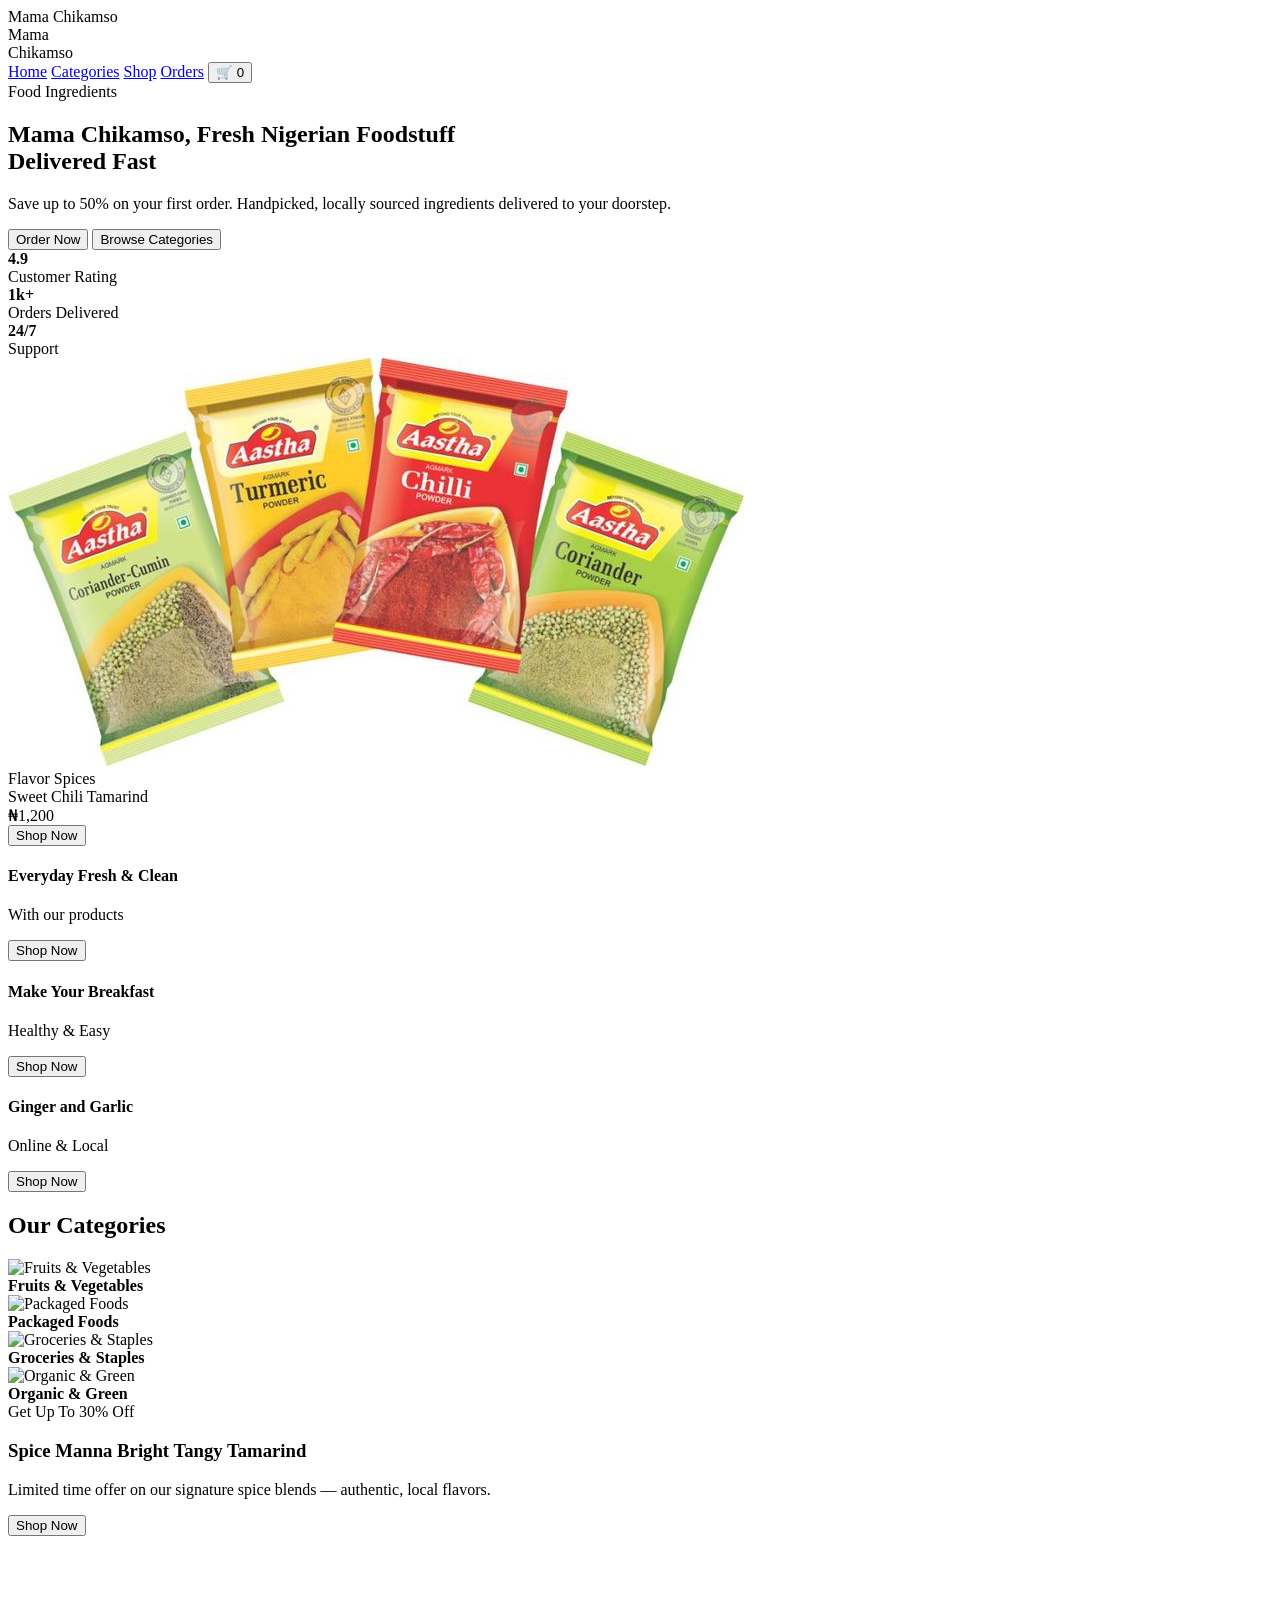
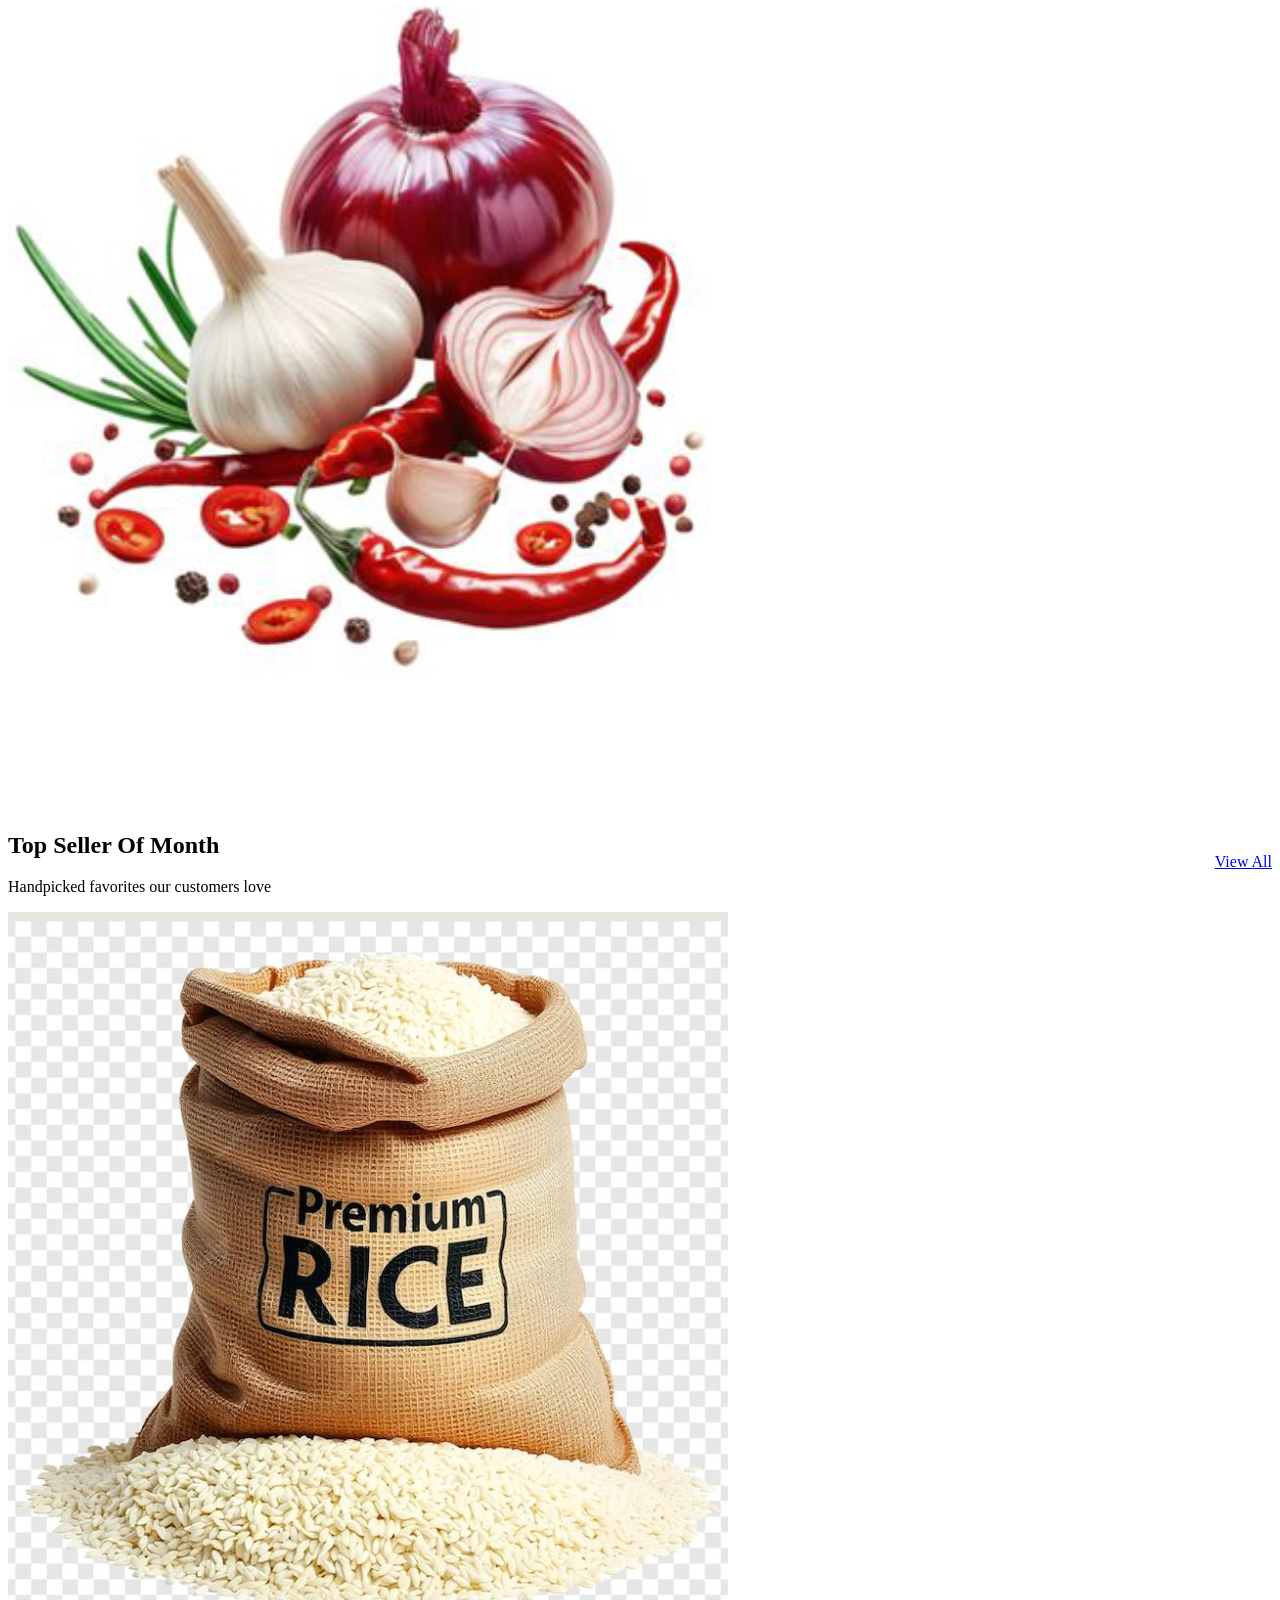
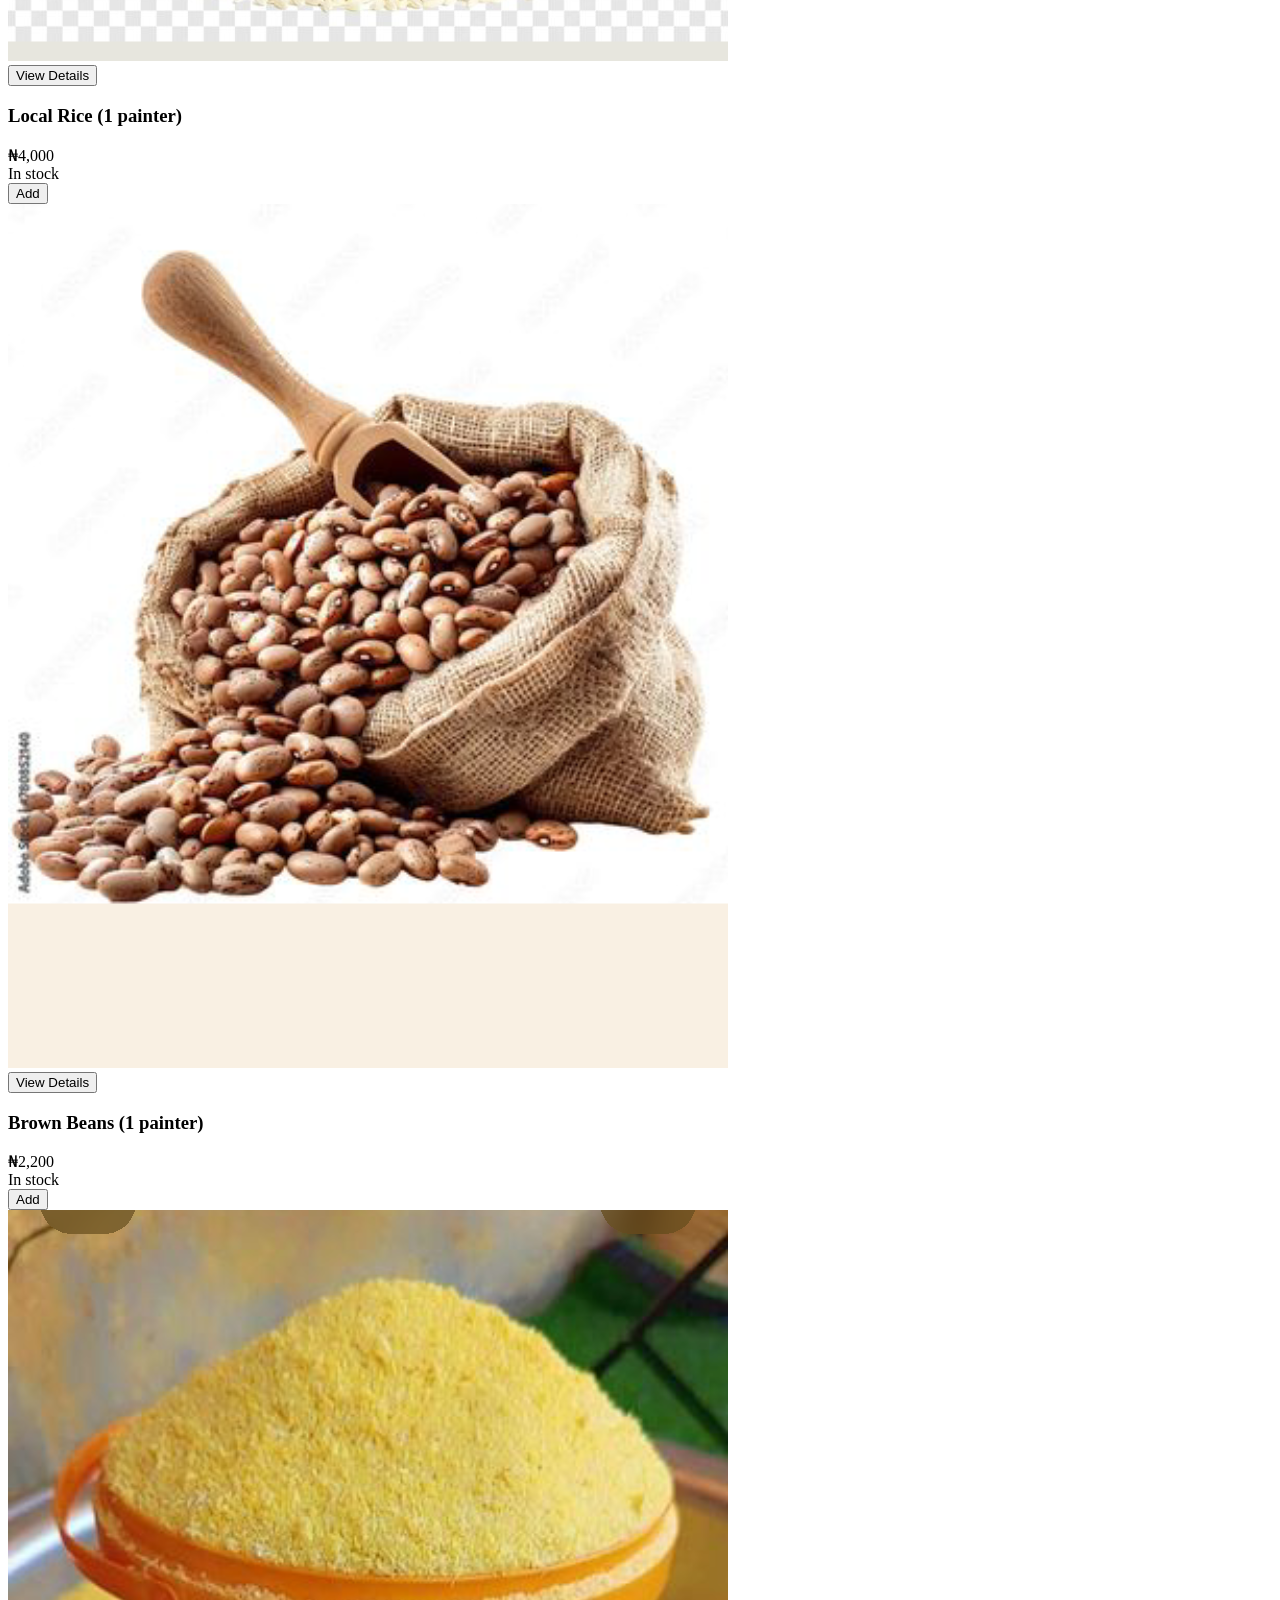
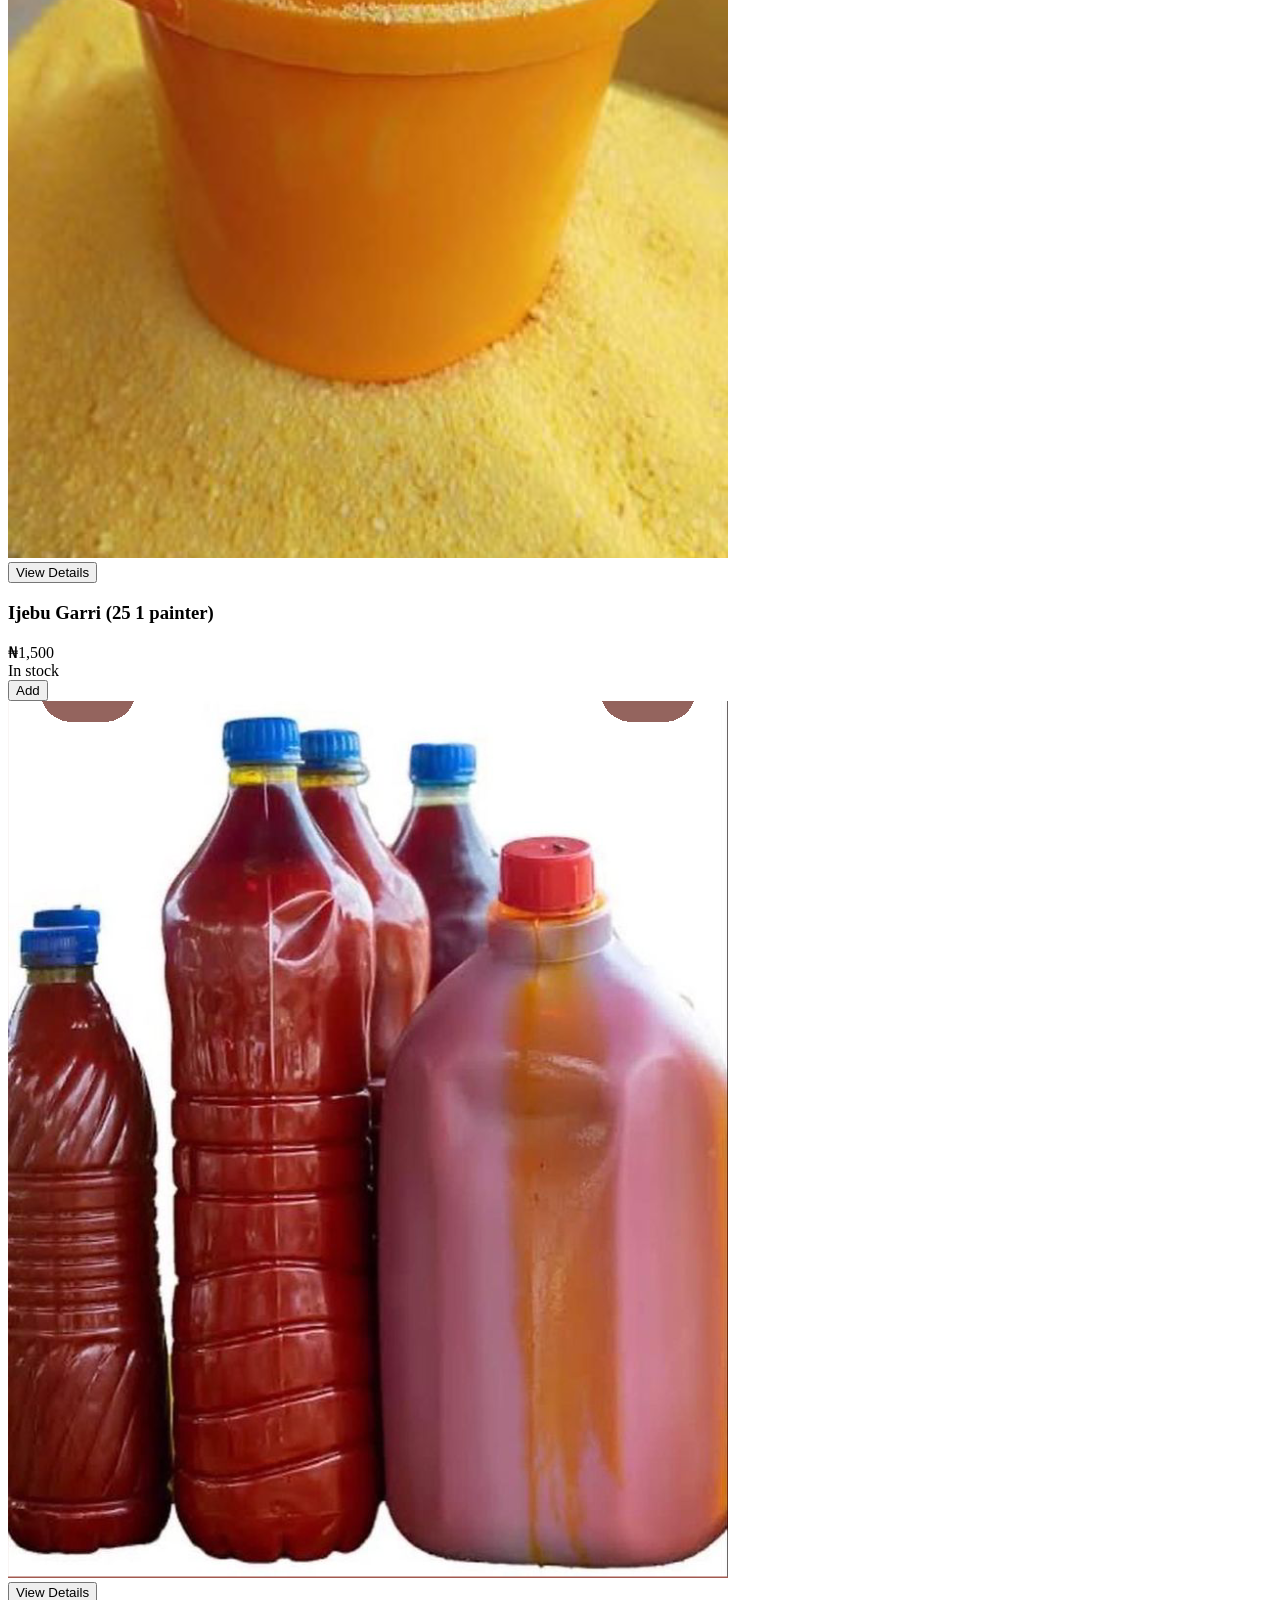
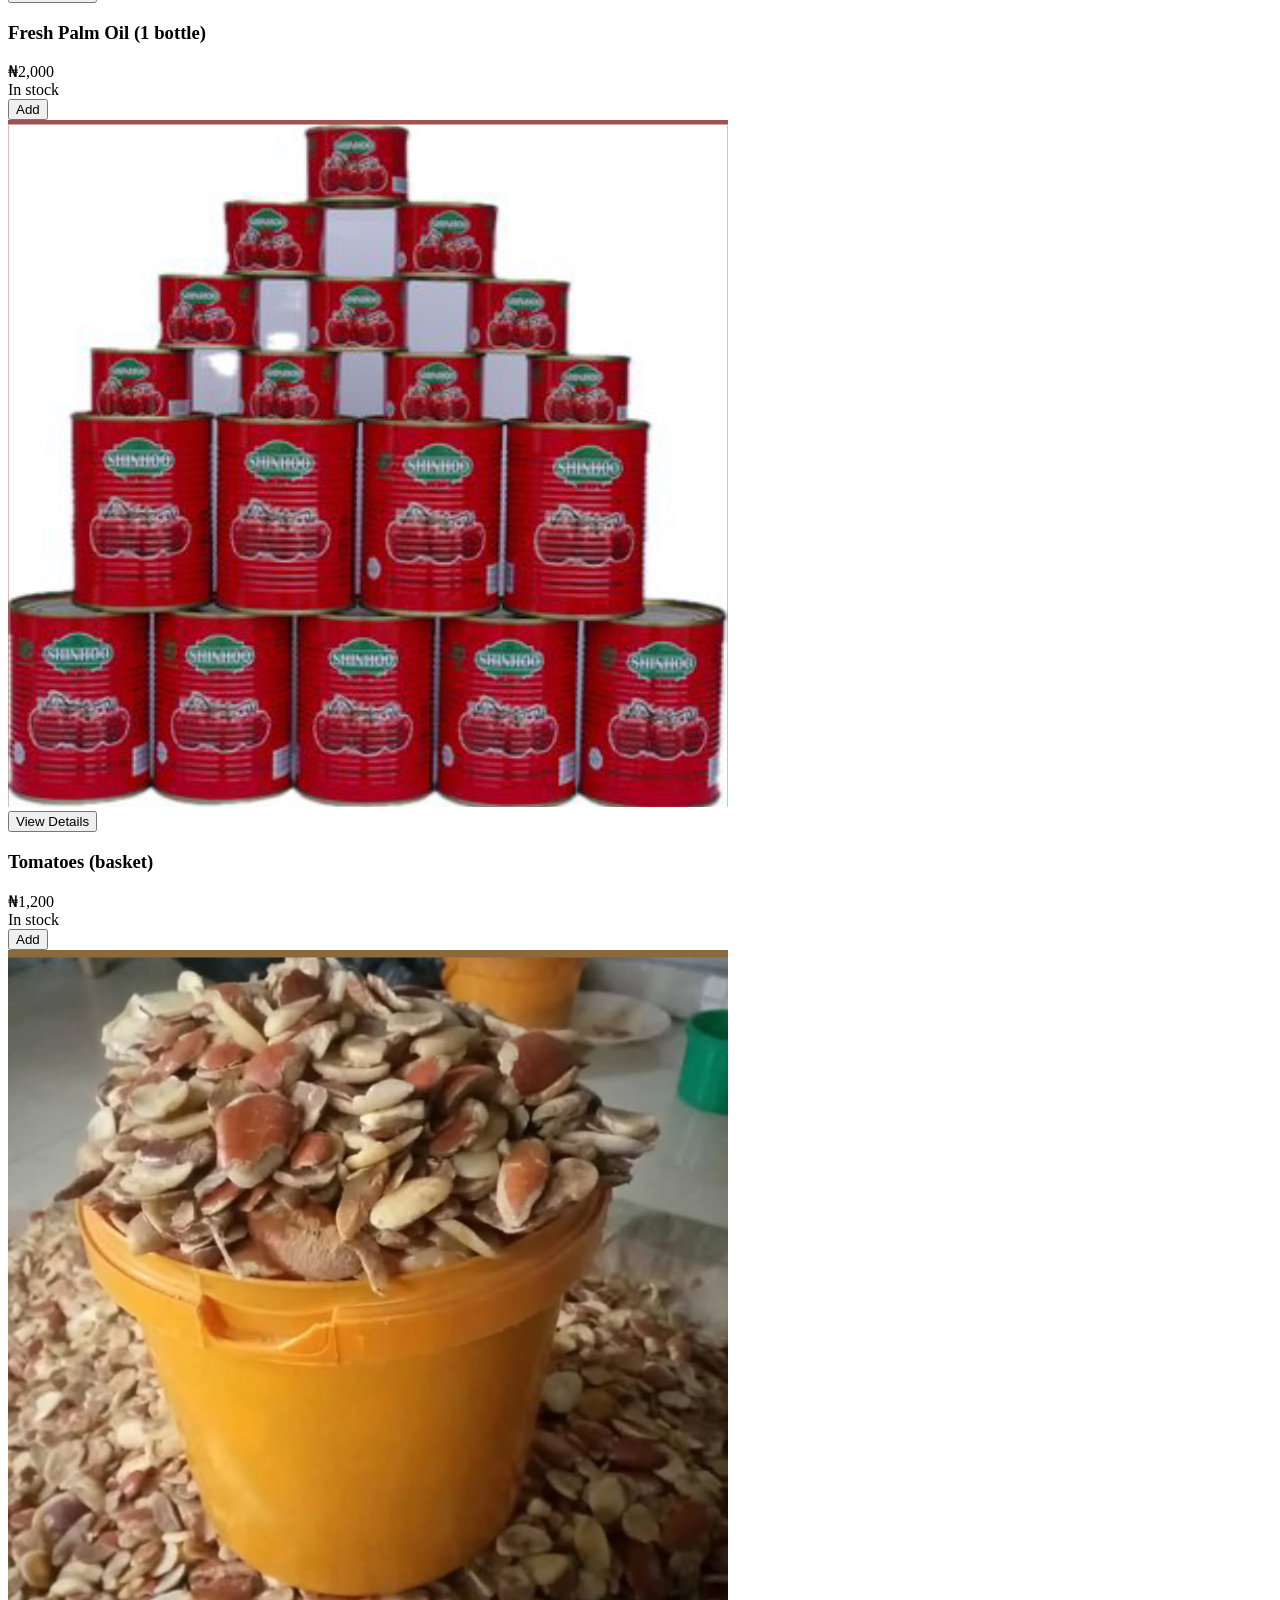
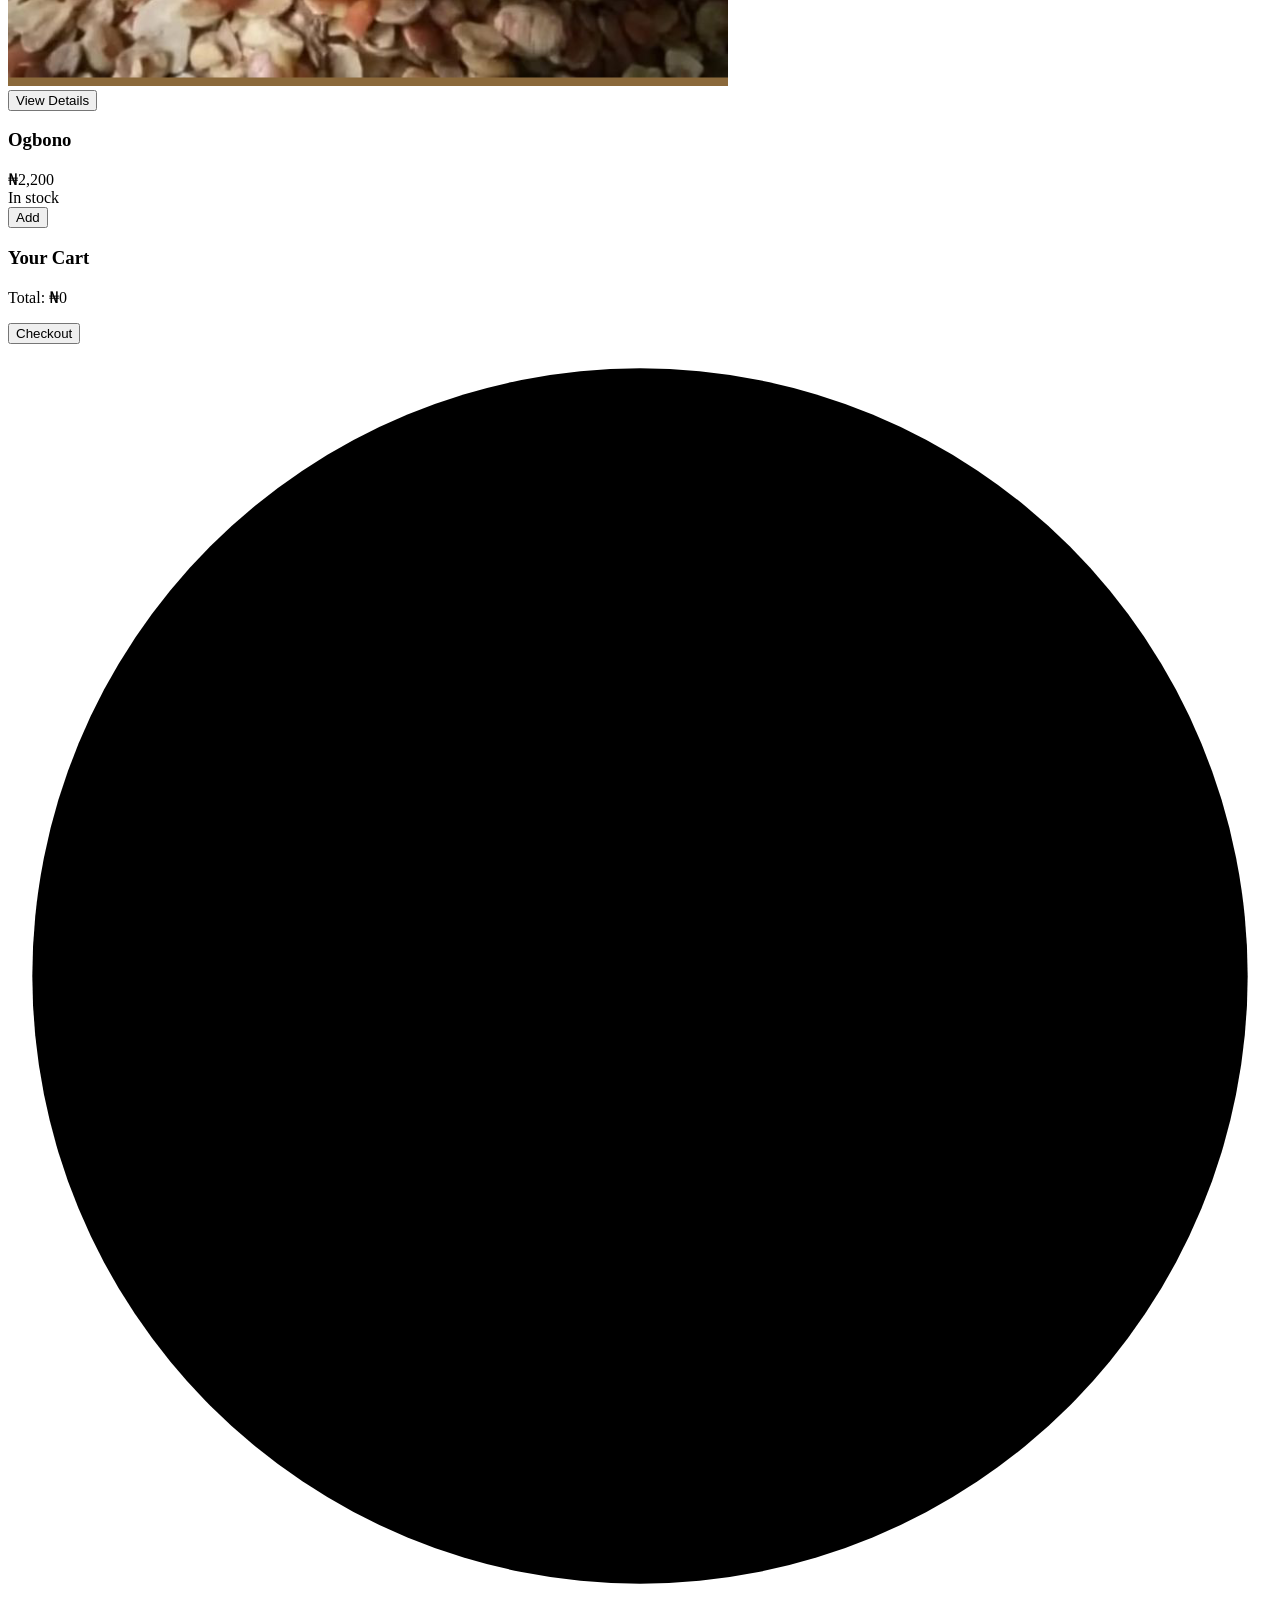
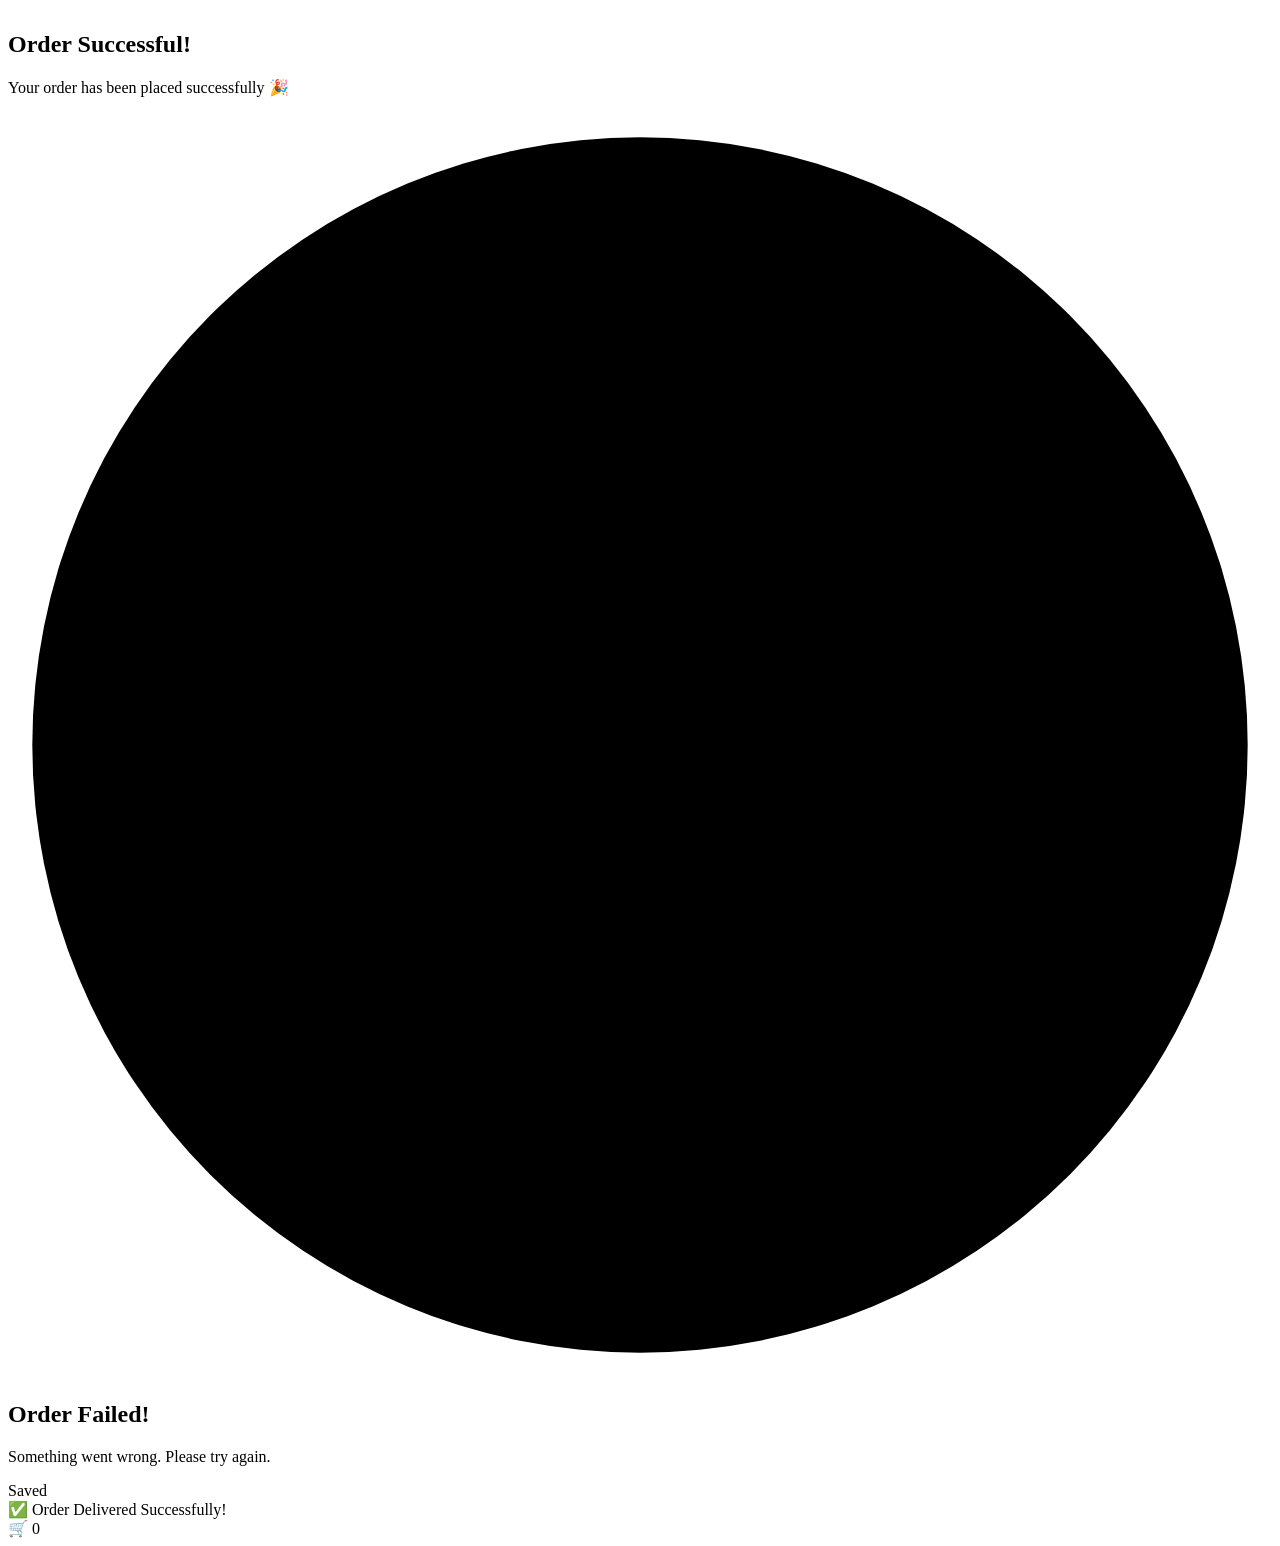
==== index.html @ ab8183ee "Add files via upload" ====
<!doctype html>
<html lang="en">
<head>
  <meta charset="utf-8" />
  <meta name="viewport" content="width=device-width,initial-scale=1.0" />
  <title>Mama Chika.com</title>
  <meta name="description" content="Mama Chikamso — Fresh Nigerian foodstuff delivered to your door." />
  <link href="https://fonts.googleapis.com/css2?family=Inter:wght@300;400;600;800&family=Playfair+Display:wght@600;700&display=swap" rel="stylesheet">
  <link rel="stylesheet" href="/storage/emulated/0/Android/data/com.teejay.trebedit/files/TrebEdit user files/E COMMERCE /css/style.css" />
</head>
<body>

  <!-- PRELOADER -->
  <div id="preloader">
    <div class="loader"></div>
    <div class="loader-text">Mama Chikamso</div>
  </div>

  <!-- HEADER -->
  <header>
    <div class="header-inner container">
      <div class="brand">
        <div class="logo">Mama<br> Chikamso</div>
        <div class="tag small"></div>
      </div>

      <div class="nav-links">
        <a href="#home">Home</a>
        <a href="#categories">Categories</a>
        <a href="#shop">Shop</a>
        <a href="order-history.html"> Orders</a>
        <button id="cartBtn" class="icon-btn" title="Cart">🛒 <span id="cart-count">0</span></button>
      </div>
    </div>
  </header>

  <!-- MAIN -->
  <main id="home">

    <!-- HERO -->
    <section class="hero container">
      <div class="hero-grid">
        <div class="hero-text">
          <div class="kicker">Food Ingredients</div>
          <h1> Mama Chikamso, Fresh Nigerian Foodstuff<br> Delivered Fast</h1>
          <p class="lead">Save up to 50% on your first order. Handpicked, locally sourced ingredients delivered to your doorstep.</p>
          <div class="cta-group">
            <button class="btn btn-primary" id="orderNowBtn">Order Now</button>
            <button class="btn btn-ghost" onclick="document.getElementById('categories').scrollIntoView({behavior:'smooth'})">Browse Categories</button>
          </div>

          <div class="metrics">
            <div><strong>4.9</strong><div class="small">Customer Rating</div></div>
            <div><strong>1k+</strong><div class="small">Orders Delivered</div></div>
            <div><strong>24/7</strong><div class="small">Support</div></div>
          </div>
        </div>

        <div class="hero-media">
          <img src="spices.jpg">
          <div class="hero-card">
            <div class="hc-title"> Flavor Spices</div>
            <div class="hc-sub">Sweet Chili Tamarind</div>
            <div class="hc-row">
              <div class="hc-price">₦1,200</div>
              <button class="btn" onclick="addSample()">Shop Now</button>
            </div>
          </div>
        </div>
      </div>
    </section>

    <!-- PROMO CARDS -->
    <section class="promos container">
      <div class="promo-grid">
        <div class="promo-card">
          <div class="promo-thumb" style="background-image:url('supreme.png')"></div>
          <div class="promo-body">
            <h4>Everyday Fresh & Clean</h4>
            <p class="small">With our products</p>
            <button class="btn-ghost small">Shop Now</button>
          </div>
        </div>

        <div class="promo-card">
          <div class="promo-thumb" style="background-image:url('break.jpg')"></div>
          <div class="promo-body">
            <h4>Make Your Breakfast</h4>
            <p class="small">Healthy & Easy</p>
            <button class="btn-ghost small">Shop Now</button>
          </div>
        </div>

        <div class="promo-card">
          <div class="promo-thumb" style="background-image:url('GG.png')"></div>
          <div class="promo-body">
            <h4>Ginger and Garlic</h4>
            <p class="small">Online & Local</p>
            <button class="btn-ghost small">Shop Now</button>
          </div>
        </div>
      </div>
    </section>

    <!-- CATEGORIES -->
    <section id="categories" class="categories container">
      <h2 class="section-title">Our Categories</h2>
      <div class="cats-grid" id="catsGrid">
        <!-- categories populated by JS -->
      </div>
    </section>

    <!-- LARGE PROMO -->
    <section class="large-promo container">
      <div class="promo-inner">
        <div class="promo-left">
          <div class="small" style="color:var(--orange-500)">Get Up To 30% Off</div>
          <h3>Spice Manna Bright Tangy <span style="color:var(--orange-500)">Tamarind</span></h3>
          <p class="small">Limited time offer on our signature spice blends — authentic, local flavors.</p>
          <button class="btn btn-primary">Shop Now</button>
        </div>
        <div class="promo-right">
          <img src="spicemana.png" alt="Promo">
        </div>
      </div>
    </section>

    <!-- TOP SELLER + PRODUCTS -->
    <section id="shop" class="section container">
      <div style="display:flex;justify-content:space-between;align-items:center">
        <div>
          <h2 class="section-title">Top Seller Of Month</h2>
          <p class="small">Handpicked favorites our customers love</p>
        </div>
        <div class="small"><a href="#" onclick="alert('View all')">View All</a></div>
      </div>

      <div class="product-grid" id="productGrid">
        <!-- products injected by JS -->
      </div>
    </section>

  </main>

  <!-- CART POPUP -->
  <div id="cart-popup" class="cart-popup" aria-hidden="true">
    <h3>Your Cart</h3>
    <div class="cart-items-list" id="cartItemsList"></div>
    <div class="cart-footer">
      <p>Total: ₦<span id="cart-total-popup">0</span></p>
      <button id="checkoutBtnPopup" class="btn btn-primary">Checkout</button>
    </div>
  </div>

  <!-- SUCCESS & ERROR POPUPS -->
  <div id="success-popup" aria-hidden="true">
    <div class="popup-content">
      <div class="checkmark">
        <svg viewBox="0 0 52 52">
            
          <circle class="checkmark__circle" cx="26" cy="26" r="25"></circle>
          <path class="checkmark__check" d="M14 27l7 7 16-16"></path>
        </svg>
      </div>
      
      
      <h2>Order Successful!</h2>
      <p>Your order has been placed successfully 🎉</p>
    </div>
  </div>

  <div id="error-popup" aria-hidden="true">
    <div class="popup-content error">
      <div class="error-icon">
        <svg viewBox="0 0 52 52">
          <circle class="error__circle" cx="26" cy="26" r="25"></circle>
          <path class="error__cross" d="M16 16l20 20M36 16L16 36"></path>
        </svg>
      </div>
      <h2>Order Failed!</h2>
      <p>Something went wrong. Please try again.</p>
    </div>
  </div>

  <!-- TOAST -->
  <div id="toast" class="toast" aria-hidden="true">Saved</div>
  <div id="deliveryToast" class="toast" aria-hidden="true">✅ Order Delivered Successfully!</div>

  <script src="script.js"></script>
</body>
</html>
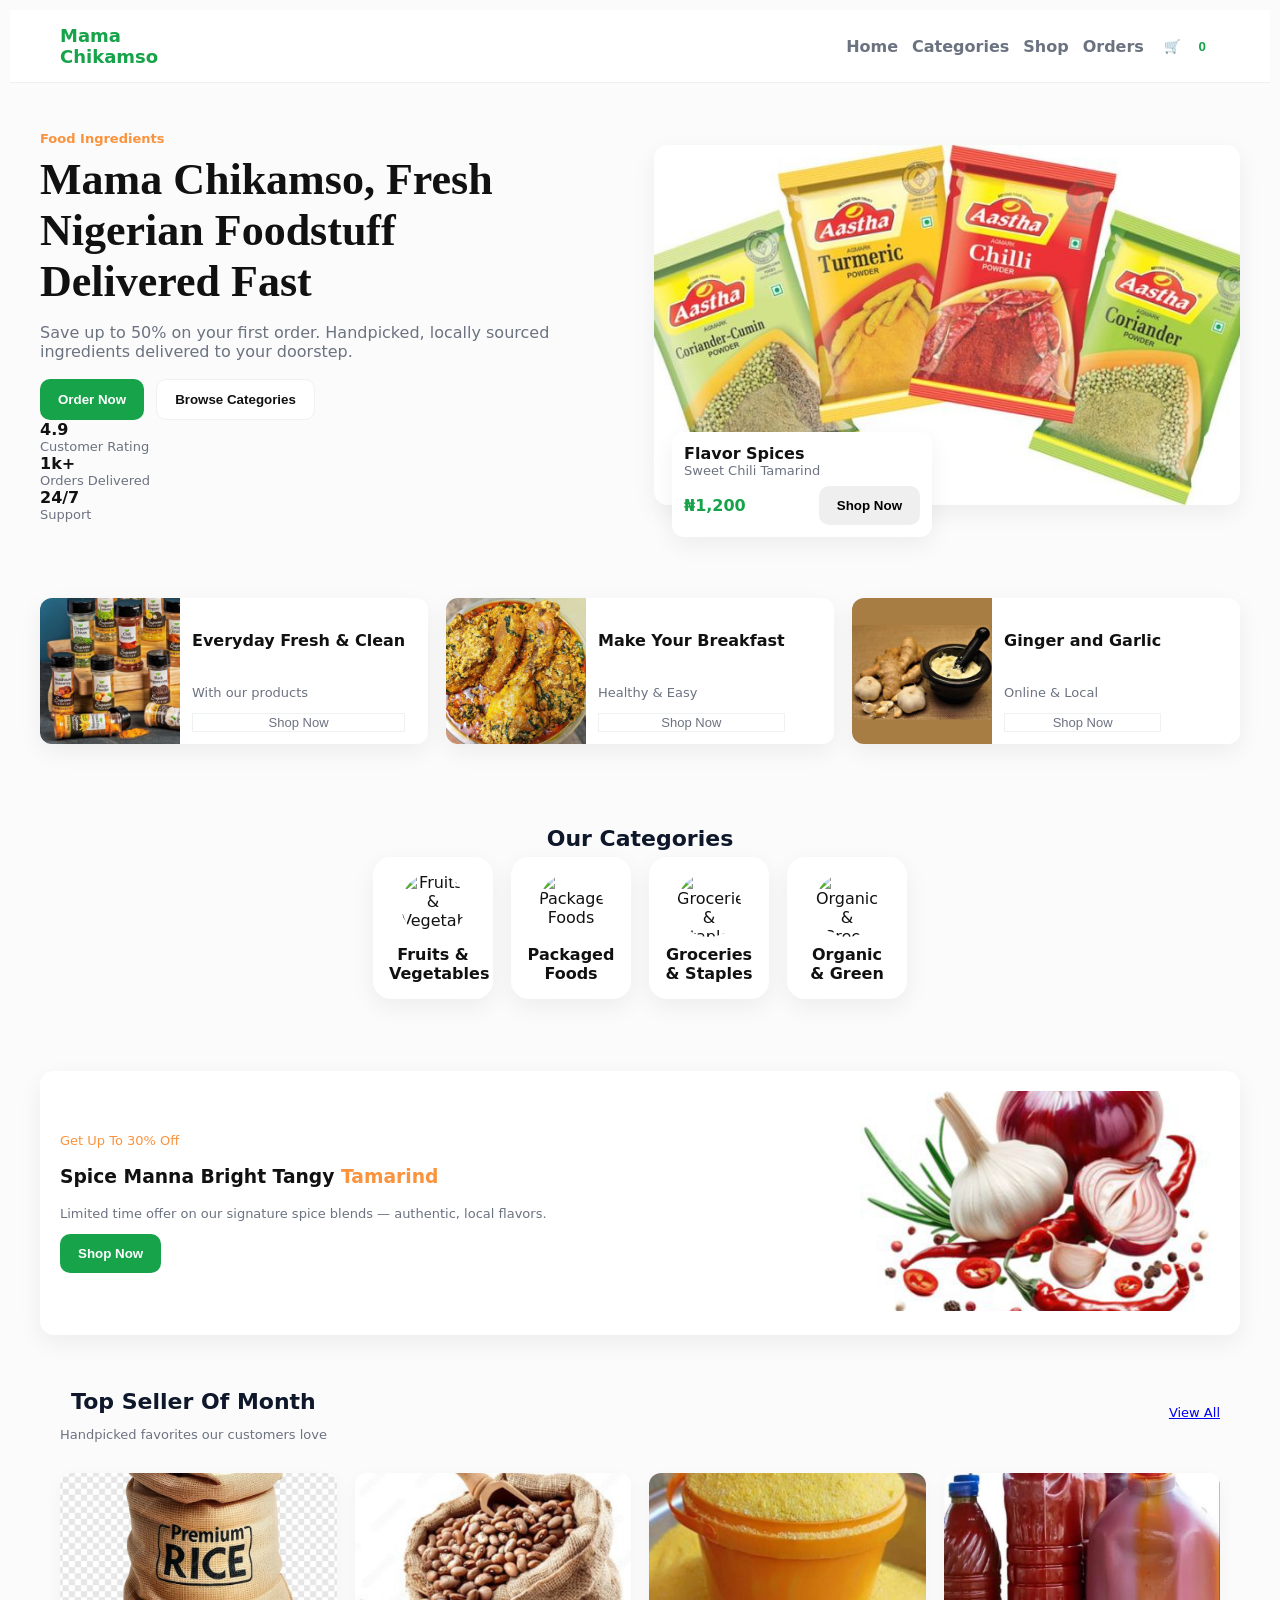
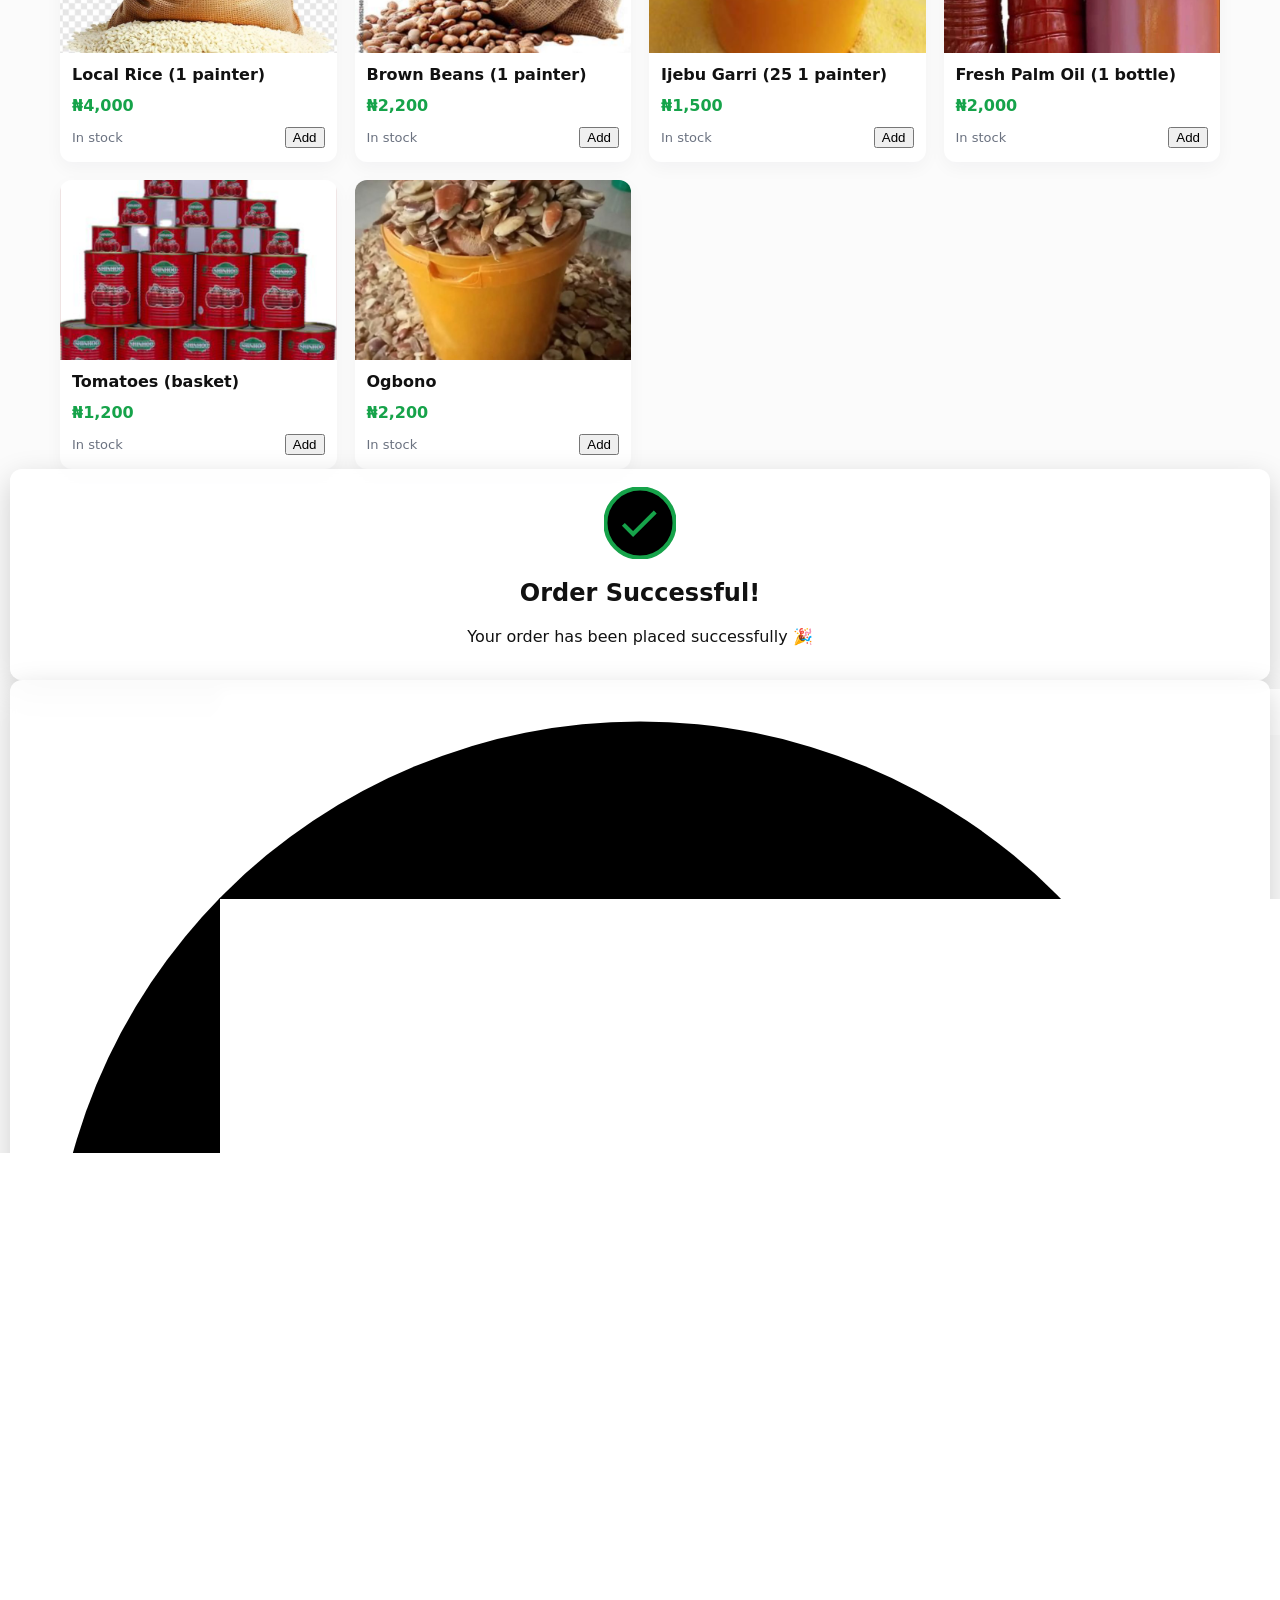
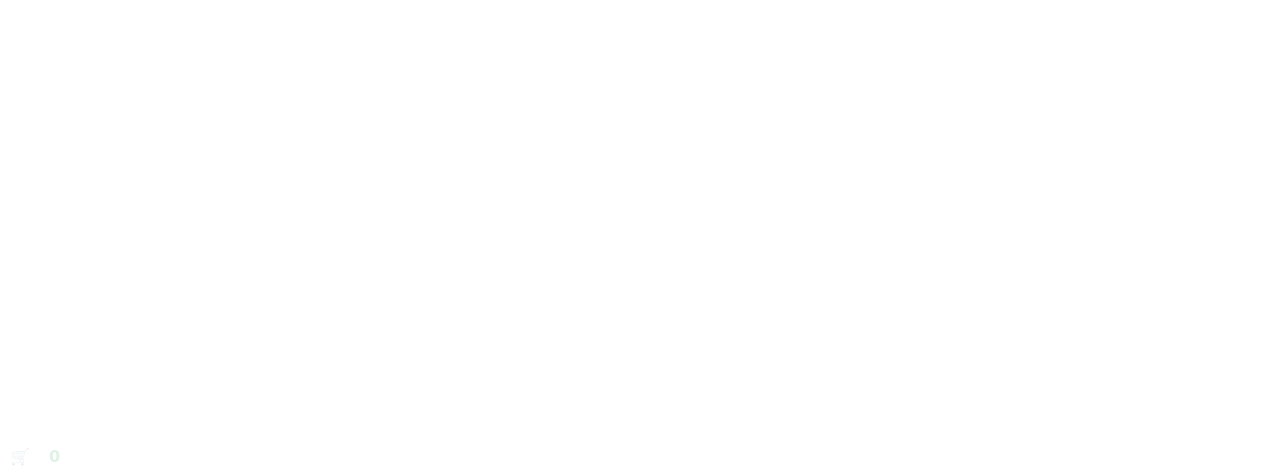
==== commit e5cf16fb: "Update index.html Style" ====
--- a/index.html
+++ b/index.html
@@ -6,7 +6,7 @@
   <title>Mama Chika.com</title>
   <meta name="description" content="Mama Chikamso — Fresh Nigerian foodstuff delivered to your door." />
   <link href="https://fonts.googleapis.com/css2?family=Inter:wght@300;400;600;800&family=Playfair+Display:wght@600;700&display=swap" rel="stylesheet">
-  <link rel="stylesheet" href="/storage/emulated/0/Android/data/com.teejay.trebedit/files/TrebEdit user files/E COMMERCE /css/style.css" />
+  <link rel="stylesheet" href="style.css" />
 </head>
 <body>
 
--- a/style.css
+++ b/style.css
@@ -0,0 +1,129 @@
+/* =========================
+   MAMA CHIKAMSO - STYLE
+   Fresh light green palette, responsive
+   ========================= */
+
+:root{
+  --green-600:#16a34a;
+  --orange-500:#fb923c;
+  --muted:#6b7280;
+  --bg:#fbfbfb;
+  --card:#fff;
+  --shadow:0 8px 24px rgba(16,24,40,0.06);
+  --max:1200px;
+}
+
+/* Base */
+*{box-sizing:border-box}
+html,body{height:100%}
+body{margin:10px;font-family:Inter,system-ui,-apple-system,Segoe UI,Roboto,Arial;background:var(--bg);color:#111}
+.container{max-width:var(--max);margin:0 auto;padding:0 20px}
+
+/* Preloader */
+#preloader{position:fixed;inset:0;display:flex;flex-direction:column;justify-content:center;align-items:center;background:#fff;z-index:8000}
+.loader{width:64px;height:64px;border-radius:50%;border:6px solid #f1f5f9;border-top:6px solid var(--green-600);animation:spin 1s linear infinite;margin-bottom:12px}
+.loader-text{font-weight:700;color:var(--green-600)}
+@keyframes spin{to{transform:rotate(360deg)}} 
+#preloader.fade-out{opacity:0;visibility:hidden;transition:opacity .5s ease}
+
+/* Header */
+header{background:#fff;border-bottom:1px solid #eef2f3;position:sticky;top:0;z-index:1000}
+.header-inner{display:flex;align-items:center;justify-content:space-between;height:72px}
+.logo{font-weight:800;color:var(--green-600);font-size:18px}
+.tag{font-size:12px;color:var(--muted)}
+.nav-links{display:flex;gap:14px;align-items:center}
+.nav-links a{color:var(--muted);text-decoration:none;font-weight:600}
+.icon-btn{background:transparent;border:0;cursor:pointer}
+#cart-count{background:#fff;color:var(--green-600);padding:2px 8px;border-radius:999px;margin-left:6px;font-weight:700}
+
+/* HERO */
+.hero{padding:48px 0;display:flex;align-items:center}
+.hero-grid{display:grid;grid-template-columns:1fr 1fr;gap:28px;align-items:center}
+.kicker{color:var(--orange-500);font-weight:700;font-size:13px}
+.hero h1{font-family:Playfair Display,serif;font-size:44px;margin:8px 0 12px}
+.lead{color:var(--muted);max-width:56ch}
+.cta-group{display:flex;gap:12px;margin-top:18px}
+.btn{display:inline-flex;align-items:center;gap:8px;padding:12px 18px;border-radius:10px;border:0;cursor:pointer;font-weight:700}
+.btn-primary{background:var(--green-600);color:#fff}
+.btn-ghost{background:#fff;border:1px solid #eef2f3;color:#111}
+.hero-media{position:relative}
+.hero-media img{width:100%;height:360px;object-fit:cover;border-radius:14px;box-shadow:var(--shadow)}
+.hero-card{position:absolute;left:18px;bottom:-28px;background:var(--card);padding:12px;border-radius:12px;box-shadow:var(--shadow);width:260px}
+.hc-title{font-weight:700}
+.hc-sub{font-size:13px;color:var(--muted)}
+.hc-row{display:flex;justify-content:space-between;align-items:center;margin-top:8px}
+.hc-price{font-weight:800;color:var(--green-600)}
+
+/* PROMO CARDS */
+.promos{padding:28px 0}
+.promo-grid{display:grid;grid-template-columns:repeat(3,1fr);gap:18px}
+.promo-card{display:flex;background:#fff;border-radius:12px;overflow:hidden;box-shadow:var(--shadow)}
+.promo-thumb{width:140px;background-size:cover;background-position:center}
+.promo-body{padding:12px;display:flex;flex-direction:column;justify-content:center}
+
+/* CATEGORIES */
+.categories{padding:36px 0;text-align:center}
+.cats-grid{display:flex;gap:18px;justify-content:center;flex-wrap:wrap;align-items:center}
+.cat{width:120px;background:#fff;border-radius:18px;padding:16px;text-align:center;box-shadow:var(--shadow)}
+.cat img{width:64px;height:64px;border-radius:999px;object-fit:cover;display:block;margin:0 auto 8px}
+
+/* LARGE PROMO */
+.large-promo{padding:36px 0}
+.promo-inner{display:flex;gap:20px;align-items:center;background:#fff;padding:20px;border-radius:14px;box-shadow:var(--shadow)}
+.promo-left{flex:1}
+.promo-right img{width:360px;height:220px;object-fit:cover;border-radius:10px}
+
+/* PRODUCTS */
+.section-title{text-align:center;font-size:22px;color:#0f172a;margin-bottom:6px}
+.product-grid{display:grid;grid-template-columns:repeat(auto-fit,minmax(240px,1fr));gap:18px;margin-top:18px}
+.product-card{background:var(--card);border-radius:12px;overflow:hidden;box-shadow:0 6px 18px rgba(16,24,40,0.04);transition:transform .3s ease,box-shadow .3s ease;position:relative}
+.product-card img{width:100%;height:180px;object-fit:cover;display:block}
+.product-card h3{margin:12px;font-size:1rem}
+.product-card .price{margin:0 12px 12px;color:var(--green-600);font-weight:800}
+.card-foot{display:flex;align-items:center;justify-content:space-between;padding:0 12px 14px}
+
+/* overlay */
+.product-card .overlay{position:absolute;inset:0;background:rgba(20,83,45,0.72);display:flex;align-items:center;justify-content:center;opacity:0;transition:opacity .32s ease}
+.product-card:hover .overlay{opacity:1}
+
+/* product motion */
+.product-card{opacity:0;transform:translateY(24px);transition:opacity .6s ease,transform .6s ease}
+.product-card.show{opacity:1;transform:none}
+
+/* CART POPUP */
+.cart-popup{position:fixed;top:70px;right:20px;width:320px;background:#fff;border-radius:12px;box-shadow:0 8px 30px rgba(0,0,0,0.18);padding:14px;z-index:2000;transform:translateY(-12px);opacity:0;pointer-events:none;transition:all .25s ease}
+.cart-popup.active{transform:translateY(0);opacity:1;pointer-events:auto}
+.cart-items-list{max-height:260px;overflow:auto}
+
+/* MODAL common */
+.modal{position:fixed;inset:0;display:none;justify-content:center;align-items:flex-end;z-index:9000;opacity:0;transition:opacity .35s ease}
+.modal.show{display:flex;opacity:1;background:rgba(0,0,0,0.55);backdrop-filter:blur(2px)}
+.modal .modal-content{width:100%;max-width:480px;background:#fff;border-radius:18px 18px 0 0;padding:20px;box-shadow:0 -6px 30px rgba(0,0,0,0.18);transform:translateY(100%);animation:slideUp .42s ease forwards}
+@keyframes slideUp{from{transform:translateY(100%);opacity:0}to{transform:translateY(0);opacity:1}}
+.modal .closeModal{position:absolute;right:14px;top:10px;font-size:20px;cursor:pointer}
+
+/* popup content */
+.popup-content{background:rgba(255,255,255,0.86);backdrop-filter:blur(6px);padding:18px;border-radius:12px;text-align:center;box-shadow:0 10px 30px rgba(0,0,0,0.18)}
+.checkmark{width:72px;height:72px;margin:0 auto 8px}
+.checkmark svg{width:72px;height:72px}
+.checkmark__circle{stroke:var(--green-600);stroke-width:3;stroke-dasharray:166;stroke-dashoffset:166;animation:stroke .6s forwards}
+.checkmark__check{stroke:var(--green-600);stroke-width:3;stroke-dasharray:48;stroke-dashoffset:48;animation:stroke .4s .7s forwards}
+@keyframes stroke{to{stroke-dashoffset:0}}
+
+/* Toast */
+.toast{position:fixed;bottom:-90px;left:50%;transform:translateX(-50%);background:var(--green-600);padding:12px 20px;color:#fff;border-radius:30px;box-shadow:0 6px 20px rgba(0,0,0,0.18);opacity:0;transition:all .45s ease;z-index:10000}
+.toast.show{bottom:30px;opacity:1}
+.toast.error{background:#dc2626}
+.toast.warning{background:#d97706}
+
+/* Orders / delivery toast */
+.orders-body{padding:20px}
+.orders-title{text-align:center;color:#065f46;margin-bottom:16px}
+.order-card{background:#fff;padding:14px;border-radius:12px;box-shadow:var(--shadow)}
+.deliverBtn{width:100%;padding:12px;background:var(--green-600);border:none;color:#fff;border-radius:10px;cursor:pointer}
+
+/* Responsive */
+@media(min-width:1100px){ .hero-grid{grid-template-columns:1fr 1fr} }
+@media(max-width:900px){ .hero-grid{grid-template-columns:1fr} .promo-grid{grid-template-columns:1fr} .promo-right img{width:100%} }
+@media(max-width:480px){ .hero h1{font-size:28px} .hero-media img{height:220px} .cats-grid{gap:10px} }
+.small{font-size:13px;color:var(--muted)}
